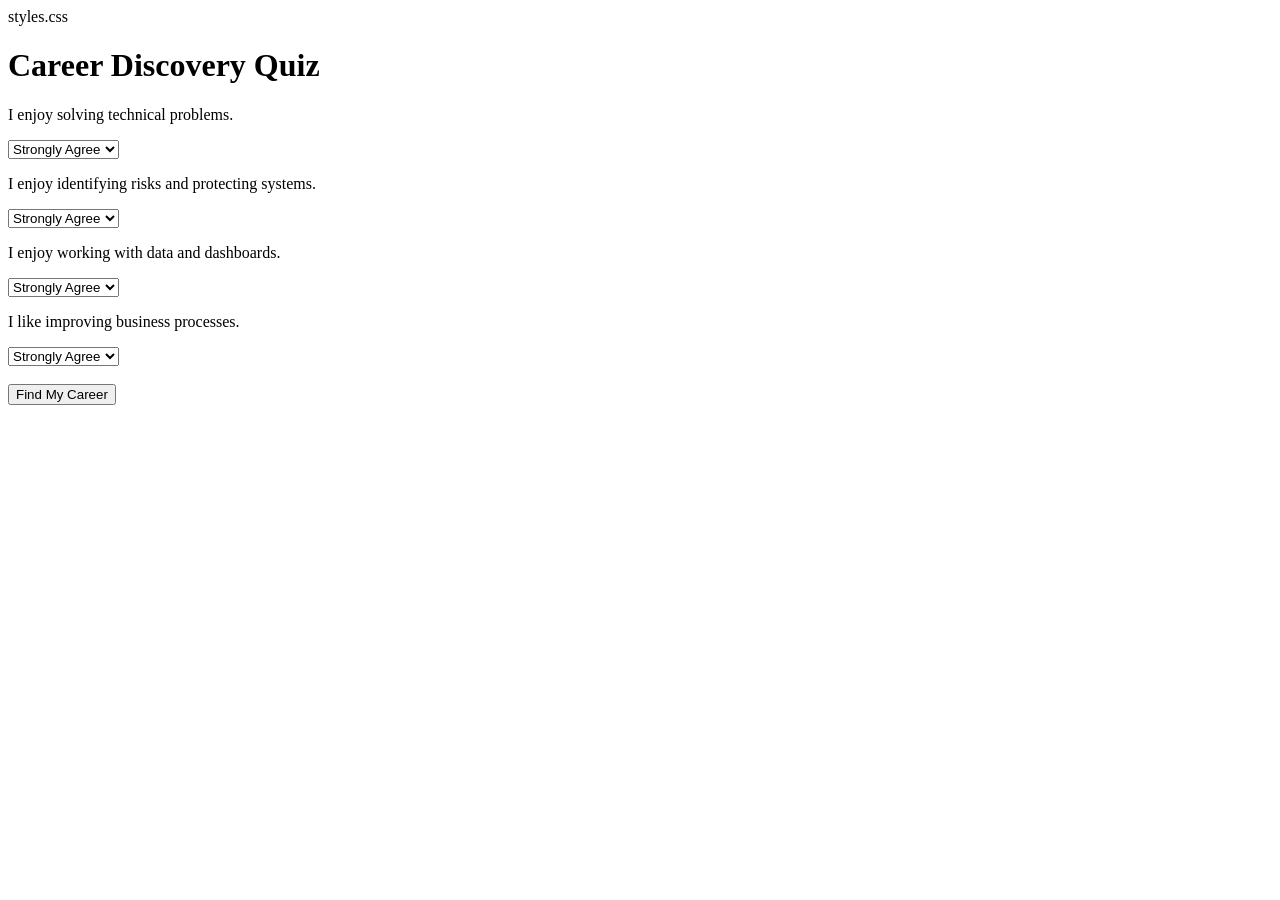
==== discover.html @ 0015fc50 "Co-authored-by: IsaacSushoreba <imsushi87@users.noreply.github.com> Co-authored-by: evananderson925 " ====
<!DOCTYPE html>
<html>
<head>
    <title>Discover Your Career</title>
    styles.css
</head>
<body>

<h1>Career Discovery Quiz</h1>

<form id="quiz">

<p>I enjoy solving technical problems.</p>
<select id="q1">
    <option value="developer">Strongly Agree</option>
    <option value="analyst">Neutral</option>
    <option value="erp">Disagree</option>
</select>

<p>I enjoy identifying risks and protecting systems.</p>
<select id="q2">
    <option value="cyber">Strongly Agree</option>
    <option value="developer">Neutral</option>
    <option value="erp">Disagree</option>
</select>

<p>I enjoy working with data and dashboards.</p>
<select id="q3">
    <option value="analyst">Strongly Agree</option>
    <option value="developer">Neutral</option>
    <option value="cyber">Disagree</option>
</select>

<p>I like improving business processes.</p>
<select id="q4">
    <option value="erp">Strongly Agree</option>
    <option value="analyst">Neutral</option>
    <option value="developer">Disagree</option>
</select>

<br><br>

<button type="button" onclick="calculateCareer()">
Find My Career
</button>

</form>

<h2 id="result"></h2>

<script>

function calculateCareer(){

let scores = {
cyber:0,
developer:0,
analyst:0,
erp:0
};

scores[document.getElementById("q1").value]++;
scores[document.getElementById("q2").value]++;
scores[document.getElementById("q3").value]++;
scores[document.getElementById("q4").value]++;

let winner = Object.keys(scores).reduce((a,b)=>
scores[a] > scores[b] ? a : b
);

const titles = {
cyber:"Cybersecurity Analyst",
developer:"Software Developer",
analyst:"Data Analyst",
erp:"ERP Consultant"
};

document.getElementById("result").innerHTML =
"Recommended Career: " + titles[winner];
}

</script>

</body>
</html>
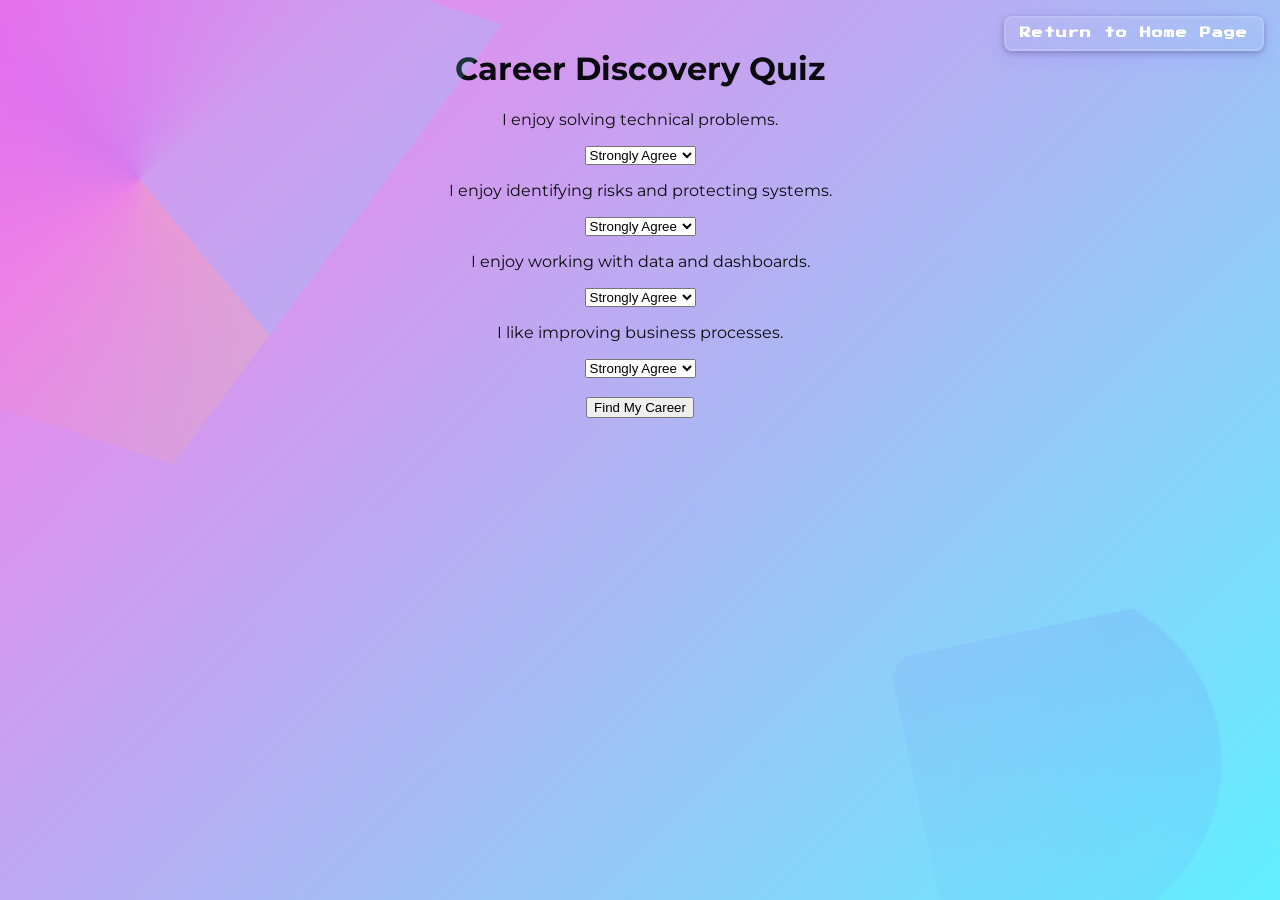
==== commit ce1af760: "big retro change Co-authored-by: IsaacSushoreba <imsushi87@users.noreply.github.com> Co-authored-by:" ====
--- a/discover.html
+++ b/discover.html
@@ -2,9 +2,11 @@
 <html>
 <head>
     <title>Discover Your Career</title>
-    styles.css
+    <link rel="stylesheet" href="styles.css">
 </head>
 <body>
+
+<p><a class="home-btn" href="index.html">Return to Home Page</a></p>
 
 <h1>Career Discovery Quiz</h1>
 
@@ -77,6 +79,40 @@
 
 document.getElementById("result").innerHTML =
 "Recommended Career: " + titles[winner];
+
+// remove existing modal if present
+const existing = document.querySelector('.modal-overlay');
+if(existing) existing.remove();
+
+// create modal overlay with just the career name and a learn-more link plus close button
+const overlay = document.createElement('div');
+overlay.className = 'modal-overlay';
+overlay.innerHTML = `
+    <div class="modal" role="dialog" aria-modal="true" aria-label="Career recommendation">
+        <button class="close-btn" aria-label="Close">✖</button>
+        <h2>${titles[winner]}</h2>
+        <a class="learn-more" href="explore.html?career=${winner}">Learn more!</a>
+    </div>
+`;
+// close when clicking outside modal
+overlay.addEventListener('click', (e) => {
+    if(e.target === overlay) overlay.remove();
+});
+
+document.body.appendChild(overlay);
+
+// close handlers: button and Escape key
+const closeBtn = overlay.querySelector('.close-btn');
+if(closeBtn){
+    closeBtn.addEventListener('click', () => overlay.remove());
+}
+const escHandler = (e) => {
+    if(e.key === 'Escape'){
+        overlay.remove();
+        window.removeEventListener('keydown', escHandler);
+    }
+};
+window.addEventListener('keydown', escHandler);
 }
 
 </script>
--- a/styles.css
+++ b/styles.css
@@ -0,0 +1,105 @@
+@import url('https://fonts.googleapis.com/css2?family=Press+Start+2P&family=Orbitron:wght@400;700&family=Montserrat:ital,wght@0,400;0,700;1,400&display=swap');
+
+:root{
+	--bg1:#ff77e9;
+	--bg2:#61f0ff;
+	--accent1:#ffef62;
+	--accent2:#7c3cff;
+	--muted:#0b0b0f;
+	--card:#fff;
+	--glass: rgba(255,255,255,0.06);
+}
+
+*{box-sizing:border-box}
+html,body{height:100%;}
+body{
+	margin:0;
+	padding:28px;
+	font-family: 'Montserrat', system-ui, -apple-system, 'Segoe UI', Roboto, 'Helvetica Neue', Arial;
+	color:var(--muted);
+	text-align:center;
+	background:
+		radial-gradient(1200px 600px at 10% 10%, rgba(255,119,233,0.18), transparent 10%),
+		radial-gradient(900px 400px at 90% 90%, rgba(97,240,255,0.12), transparent 12%),
+		linear-gradient(135deg, var(--bg1), var(--bg2));
+	overflow-x:hidden;
+}
+
+/* Big Memphis shapes behind content */
+body::before, body::after{
+	content:'';
+	position:fixed;
+	z-index:0;
+	pointer-events:none;
+}
+body::before{
+	width:520px;height:520px;left:-120px;top:-80px;
+	background:conic-gradient(from 120deg, #ffd86f, #ff62d7 25%, #7c3cff 48%, #61f0ff 75%);
+	transform:rotate(18deg) skewX(-8deg);
+	clip-path:polygon(0 0,100% 0,80% 100%,0% 100%);
+	opacity:0.18;
+}
+body::after{
+	width:420px;height:420px;right:-80px;bottom:-140px;
+	background:linear-gradient(45deg,#61f0ff,#7c3cff);
+	transform:rotate(-12deg) scale(1.05);
+	clip-path:circle(40% at 30% 30%);
+	opacity:0.12;
+}
+
+.hero{position:relative;z-index:2;margin-top:40px;padding:30px;border-radius:14px;}
+
+.cards{display:flex;justify-content:center;gap:22px;margin-top:32px;flex-wrap:wrap;z-index:2;}
+
+.card{
+	background:linear-gradient(180deg, rgba(255,255,255,0.98), rgba(255,255,255,0.92));
+	padding:26px;border-radius:12px;width:260px;text-decoration:none;color:var(--muted);
+	box-shadow: 8px 12px 26px rgba(12,12,16,0.12), inset 0 2px 0 rgba(255,255,255,0.6);
+	border:4px solid rgba(0,0,0,0.06);
+	transform:skewX(-6deg) rotate(-1deg);
+	transition: transform .28s ease, box-shadow .28s ease;
+}
+.card h2{font-family:'Orbitron',sans-serif;margin-top:6px;color:#1a0523;text-transform:uppercase;font-size:1.05rem}
+.card p{font-size:0.92rem;color:#2b2b2b}
+.card:hover{transform:translateY(-10px) skewX(-4deg) rotate(-0.5deg);box-shadow:12px 18px 40px rgba(10,10,15,0.18)}
+
+.accordion-btn{
+	width:86%;padding:14px;margin:12px auto;font-size:16px;cursor:pointer;
+	background:linear-gradient(90deg,#ff62d7,#61f0ff);color:#081122;border:none;border-radius:10px;
+	box-shadow:0 6px 14px rgba(0,0,0,0.12);font-family:'Orbitron',sans-serif;
+	position:relative;overflow:hidden;z-index:1;
+}
+.accordion-btn::after{content:'';position:absolute;left:-40%;top:0;width:40%;height:100%;background:rgba(255,255,255,0.12);transform:skewX(-18deg);transition:all .6s}
+.accordion-btn:hover::after{left:120%}
+
+.content{display:none;width:86%;margin:12px auto;background:linear-gradient(180deg,#ffffff,#fff9f7);padding:18px;border-radius:10px;border-top:4px solid var(--accent2)}
+
+.question{background:linear-gradient(90deg,#fff,#fff);padding:18px;margin:18px;border-radius:10px}
+
+textarea{width:86%;padding:12px;border-radius:8px;border:2px dashed rgba(10,10,10,0.06)}
+
+/* Home button: neon glass */
+.home-btn{
+	position:fixed;top:16px;right:16px;padding:10px 14px;border-radius:8px;background:linear-gradient(180deg,rgba(255,255,255,0.06),rgba(255,255,255,0.02));
+	color:#fff;border:2px solid rgba(255,255,255,0.14);z-index:1000;text-decoration:none;font-weight:700;
+	box-shadow:0 6px 18px rgba(124,60,255,0.12), 0 2px 6px rgba(0,0,0,0.25);
+	font-family:'Press Start 2P', monospace;font-size:11px; letter-spacing:1px;
+}
+.home-btn:hover{transform:translateY(-3px);box-shadow:0 10px 26px rgba(124,60,255,0.18)}
+
+/* Modal styles kept but slightly tuned to match theme */
+.modal-overlay{position:fixed;inset:0;background:rgba(5,5,8,0.56);display:flex;align-items:center;justify-content:center;z-index:2000}
+.modal{background:linear-gradient(135deg,#0b1020,#14121a);color:#e6fffb;padding:26px 32px;border-radius:10px;min-width:260px;max-width:92%;text-align:center;box-shadow:0 12px 40px rgba(0,0,0,0.6), 0 0 30px rgba(57,255,203,0.06);border:3px solid rgba(57,255,203,0.18);position:relative;font-family: 'Press Start 2P', monospace;animation: retro-pop 700ms cubic-bezier(.2,.9,.3,1)}
+.modal h2{margin:0 0 6px;font-size:1.1rem;color:#ff62d7;text-shadow:0 0 10px rgba(255,98,215,0.35), 0 0 20px rgba(0,229,255,0.12)}
+.modal .close-btn{position:absolute;top:8px;right:8px;width:30px;height:30px;border-radius:6px;border:2px solid rgba(255,255,255,0.12);background:linear-gradient(180deg,rgba(255,255,255,0.04),rgba(255,255,255,0.02));color:#fff;cursor:pointer;font-weight:700;line-height:1}
+.modal::after{content:'';position:absolute;inset:0;border-radius:8px;background:repeating-linear-gradient(180deg,rgba(255,255,255,0.02) 0px,rgba(255,255,255,0.02) 1px,transparent 1px,transparent 6px);pointer-events:none;mix-blend-mode:overlay;opacity:0.6}
+
+@keyframes retro-pop{0%{transform:scale(0.35) rotate(-18deg);opacity:0;filter:blur(6px)}60%{transform:scale(1.12) rotate(8deg);opacity:1;filter:blur(0)}85%{transform:scale(0.98) rotate(-3deg)}100%{transform:scale(1) rotate(0)}}
+
+/* responsive tweaks */
+@media (max-width:720px){
+	.card{width:92%;transform:none}
+	.accordion-btn{width:92%}
+	textarea{width:92%}
+	body{padding:16px}
+}
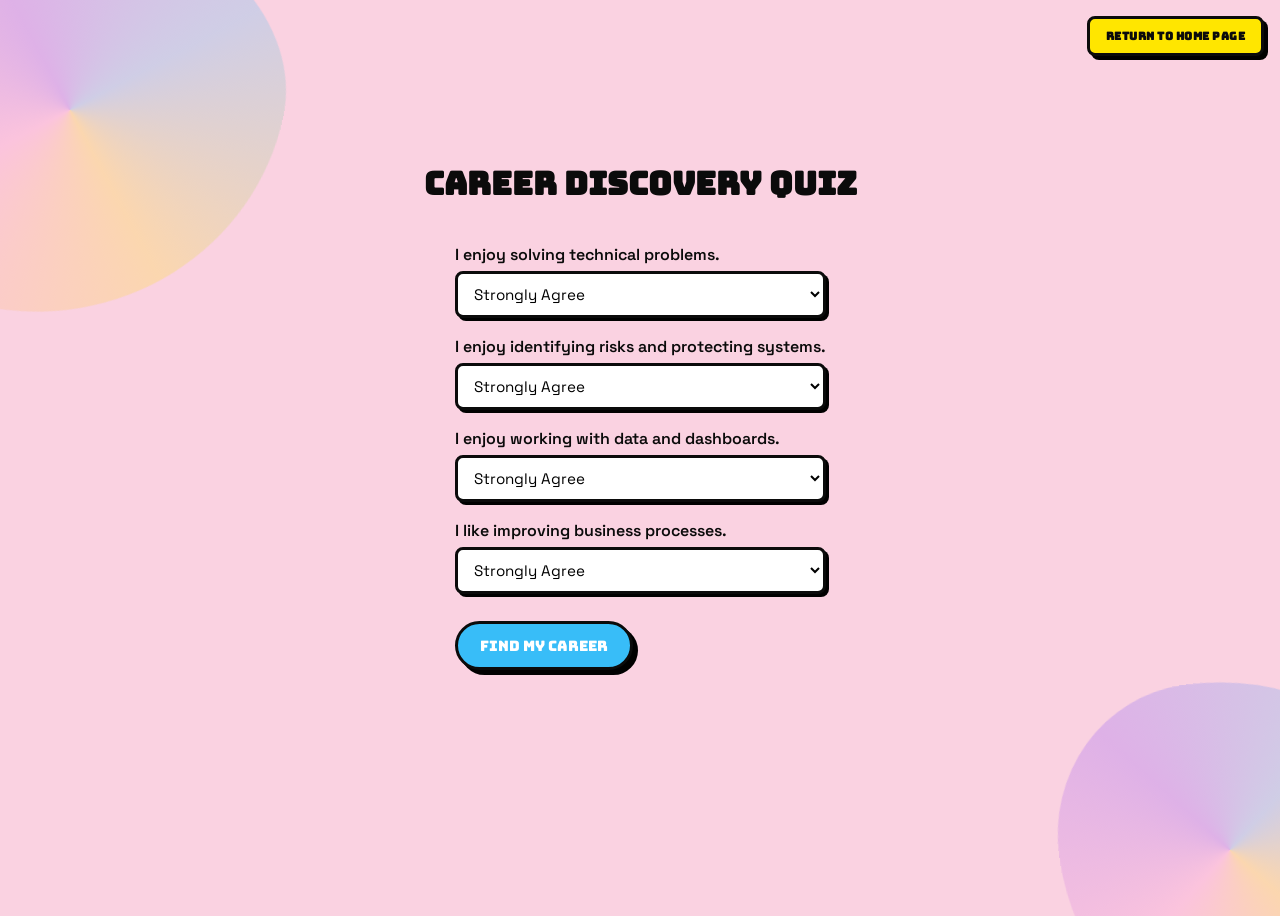
==== commit 9c9901df: "style almost done" ====
--- a/discover.html
+++ b/discover.html
@@ -8,6 +8,7 @@
 
 <p><a class="home-btn" href="index.html">Return to Home Page</a></p>
 
+<div class="home-center">
 <h1>Career Discovery Quiz</h1>
 
 <form id="quiz">
@@ -117,5 +118,7 @@
 
 </script>
 
+</div>
+
 </body>
 </html>
--- a/styles.css
+++ b/styles.css
@@ -1,105 +1,190 @@
-@import url('https://fonts.googleapis.com/css2?family=Press+Start+2P&family=Orbitron:wght@400;700&family=Montserrat:ital,wght@0,400;0,700;1,400&display=swap');
+@import url('https://fonts.googleapis.com/css2?family=Bungee&family=Sacramento&family=Space+Grotesk:wght@400;500;600;700&display=swap');
 
 :root{
-	--bg1:#ff77e9;
-	--bg2:#61f0ff;
-	--accent1:#ffef62;
-	--accent2:#7c3cff;
-	--muted:#0b0b0f;
-	--card:#fff;
-	--glass: rgba(255,255,255,0.06);
+	--y2k-pink:#FAD2E1;
+	--y2k-lav:#E2C2FF;
+	--y2k-yellow:#FFE600;
+	--y2k-cyan:#38BDF8;
+	--ink:#0b0b0b;
 }
 
 *{box-sizing:border-box}
 html,body{height:100%;}
 body{
 	margin:0;
-	padding:28px;
-	font-family: 'Montserrat', system-ui, -apple-system, 'Segoe UI', Roboto, 'Helvetica Neue', Arial;
-	color:var(--muted);
+	padding:0;
+	font-family:'Space Grotesk', system-ui, -apple-system, 'Segoe UI', Roboto, Arial;
+	color:var(--ink);
 	text-align:center;
-	background:
-		radial-gradient(1200px 600px at 10% 10%, rgba(255,119,233,0.18), transparent 10%),
-		radial-gradient(900px 400px at 90% 90%, rgba(97,240,255,0.12), transparent 12%),
-		linear-gradient(135deg, var(--bg1), var(--bg2));
+	background:var(--y2k-pink);
 	overflow-x:hidden;
 }
 
-/* Big Memphis shapes behind content */
+/* soft Memphis blobs behind content */
 body::before, body::after{
 	content:'';
 	position:fixed;
 	z-index:0;
 	pointer-events:none;
+	border-radius:43% 57% 61% 39% / 45% 41% 59% 55%;
+	background:conic-gradient(from 140deg, var(--y2k-yellow), #ff8fd0 25%, #7c3cff 50%, var(--y2k-cyan) 75%, var(--y2k-yellow) 100%);
+	opacity:0.22;
 }
-body::before{
-	width:520px;height:520px;left:-120px;top:-80px;
-	background:conic-gradient(from 120deg, #ffd86f, #ff62d7 25%, #7c3cff 48%, #61f0ff 75%);
-	transform:rotate(18deg) skewX(-8deg);
-	clip-path:polygon(0 0,100% 0,80% 100%,0% 100%);
-	opacity:0.18;
+body::before{ width:420px;height:420px;left:-140px;top:-100px;transform:rotate(12deg); }
+body::after{ width:340px;height:340px;right:-120px;bottom:-120px;transform:rotate(-8deg); }
+
+/* Retro browser-style top bar, used on every page */
+.topbar{
+	position:relative;z-index:30;
+	background:linear-gradient(90deg,var(--y2k-pink),var(--y2k-lav));
+	border-bottom:3px solid var(--ink);
+	padding:12px 20px;
+	display:flex;align-items:center;gap:10px;
 }
-body::after{
-	width:420px;height:420px;right:-80px;bottom:-140px;
-	background:linear-gradient(45deg,#61f0ff,#7c3cff);
-	transform:rotate(-12deg) scale(1.05);
-	clip-path:circle(40% at 30% 30%);
-	opacity:0.12;
+.topbar .win-dot{width:12px;height:12px;border-radius:999px;border:2px solid var(--ink);}
+.topbar .win-dot.red{background:#ff5f56}
+.topbar .win-dot.yellow{background:#ffbd2e}
+.topbar .win-dot.green{background:#27c93f}
+
+.hero{position:relative;z-index:2;margin:48px auto 0;padding:0 20px;max-width:900px;}
+.hero h1{
+	font-family:'Bungee', Impact, sans-serif;
+	font-size:clamp(2rem,5vw,3.4rem);
+	line-height:1.05;
+	margin:0 0 10px;
+	-webkit-text-stroke:1.5px var(--ink);
+}
+.hero p{font-size:1.05rem;max-width:520px;margin:0 auto}
+
+h1{font-family:'Bungee', Impact, sans-serif;text-transform:none;}
+
+.cards{display:flex;justify-content:center;gap:22px;margin:36px auto 60px;flex-wrap:nowrap;z-index:2;position:relative;max-width:1100px;padding:0 20px;}
+
+.home-center{
+	position:relative;z-index:2;
+	min-height:calc(100vh - 56px);
+	display:flex;flex-direction:column;
+	align-items:center;justify-content:center;
+	text-align:center;
+}
+.home-center .hero{margin-top:0}
+
+.card{
+	background:#fff;
+	padding:32px;border-radius:10px;width:310px;flex:1 1 310px;text-decoration:none;color:var(--ink);
+	border:3px solid var(--ink);
+	box-shadow:5px 5px 0 0 rgba(0,0,0,1);
+	transform:rotate(-1deg);
+	transition:transform .18s ease, box-shadow .18s ease;
+	text-align:center;
+}
+.card:nth-child(2){transform:rotate(1deg)}
+.card:nth-child(3){transform:rotate(-0.5deg)}
+.card h2{font-family:'Bungee',sans-serif;margin-top:8px;color:var(--ink);font-size:1.4rem}
+.card p{font-size:1.05rem;color:#2b2b2b;line-height:1.4}
+.card:hover{transform:translate(-3px,-3px) rotate(0deg);box-shadow:8px 8px 0 0 rgba(0,0,0,1)}
+.card:active{transform:translate(1px,1px);box-shadow:2px 2px 0 0 rgba(0,0,0,1)}
+
+.accordion{max-width:640px;margin:0 auto;padding:0 20px 60px;position:relative;z-index:2;}
+
+.accordion-btn{
+	width:100%;padding:16px 18px;margin:14px 0 0;font-size:16px;cursor:pointer;
+	background:#fff;color:var(--ink);border:3px solid var(--ink);border-radius:10px;
+	box-shadow:5px 5px 0 0 rgba(0,0,0,1);font-family:'Bungee',sans-serif;font-size:0.95rem;
+	position:relative;text-align:left;transition:transform .15s ease, box-shadow .15s ease, background .15s ease;
+}
+.accordion-btn:hover{transform:translate(-2px,-2px);box-shadow:7px 7px 0 0 rgba(0,0,0,1);background:var(--y2k-yellow)}
+.accordion-btn:active{transform:translate(1px,1px);box-shadow:2px 2px 0 0 rgba(0,0,0,1)}
+
+.content{
+	display:none;text-align:left;margin:0 0 4px;
+	background:#fff;padding:20px;border-radius:0 0 10px 10px;
+	border:3px solid var(--ink);border-top:none;
+}
+.content p{margin:8px 0;font-size:0.95rem}
+.content strong{font-family:'Space Grotesk';font-weight:700;color:#7c3cff}
+
+.question{
+	background:#fff;padding:20px;margin:18px auto;border-radius:10px;
+	border:3px solid var(--ink);box-shadow:5px 5px 0 0 rgba(0,0,0,1);
+	max-width:640px;text-align:left;
+}
+.question h3{font-family:'Space Grotesk';font-weight:700;font-size:1rem;margin:0 0 12px}
+
+textarea{
+	width:100%;padding:12px;border-radius:8px;border:2px solid var(--ink);
+	font-family:'Space Grotesk';font-size:0.95rem;resize:vertical;
+}
+textarea:focus{outline:3px solid var(--y2k-cyan);outline-offset:1px}
+
+#quiz{max-width:560px;margin:0 auto;padding:0 20px;position:relative;z-index:2;text-align:left}
+#quiz p{font-weight:600;margin:18px 0 6px}
+select{
+	width:100%;padding:10px 12px;border-radius:8px;border:3px solid var(--ink);
+	font-family:'Space Grotesk';font-size:0.95rem;background:#fff;
+	box-shadow:3px 3px 0 0 rgba(0,0,0,1);
 }
 
-.hero{position:relative;z-index:2;margin-top:40px;padding:30px;border-radius:14px;}
+#quiz button, #careerSelect{margin-top:6px}
 
-.cards{display:flex;justify-content:center;gap:22px;margin-top:32px;flex-wrap:wrap;z-index:2;}
+#quiz button[type="button"]{
+	font-family:'Bungee',sans-serif;font-size:0.9rem;
+	background:var(--y2k-cyan);color:#fff;border:3px solid var(--ink);
+	padding:12px 22px;border-radius:999px;cursor:pointer;
+	box-shadow:5px 5px 0 0 rgba(0,0,0,1);transition:transform .15s ease, box-shadow .15s ease;
+}
+#quiz button[type="button"]:hover{transform:translate(-2px,-2px);box-shadow:7px 7px 0 0 rgba(0,0,0,1)}
+#quiz button[type="button"]:active{transform:translate(1px,1px);box-shadow:2px 2px 0 0 rgba(0,0,0,1)}
 
-.card{
-	background:linear-gradient(180deg, rgba(255,255,255,0.98), rgba(255,255,255,0.92));
-	padding:26px;border-radius:12px;width:260px;text-decoration:none;color:var(--muted);
-	box-shadow: 8px 12px 26px rgba(12,12,16,0.12), inset 0 2px 0 rgba(255,255,255,0.6);
-	border:4px solid rgba(0,0,0,0.06);
-	transform:skewX(-6deg) rotate(-1deg);
-	transition: transform .28s ease, box-shadow .28s ease;
+#result{font-family:'Bungee',sans-serif;font-size:1.1rem;margin:26px 0 40px;position:relative;z-index:2}
+
+#careerSelect{
+	display:block;margin:24px auto 30px;padding:12px 16px;max-width:320px;
+	border:3px solid var(--ink);border-radius:8px;font-family:'Space Grotesk';font-size:0.95rem;
+	box-shadow:5px 5px 0 0 rgba(0,0,0,1);position:relative;z-index:2;
 }
-.card h2{font-family:'Orbitron',sans-serif;margin-top:6px;color:#1a0523;text-transform:uppercase;font-size:1.05rem}
-.card p{font-size:0.92rem;color:#2b2b2b}
-.card:hover{transform:translateY(-10px) skewX(-4deg) rotate(-0.5deg);box-shadow:12px 18px 40px rgba(10,10,15,0.18)}
 
-.accordion-btn{
-	width:86%;padding:14px;margin:12px auto;font-size:16px;cursor:pointer;
-	background:linear-gradient(90deg,#ff62d7,#61f0ff);color:#081122;border:none;border-radius:10px;
-	box-shadow:0 6px 14px rgba(0,0,0,0.12);font-family:'Orbitron',sans-serif;
-	position:relative;overflow:hidden;z-index:1;
+#questions{padding-bottom:50px;position:relative;z-index:2}
+
+/* Home button */
+.home-btn{
+	position:fixed;top:16px;right:16px;padding:10px 16px;border-radius:8px;
+	background:var(--y2k-yellow);color:var(--ink);border:3px solid var(--ink);z-index:1000;
+	text-decoration:none;font-weight:700;box-shadow:4px 4px 0 0 rgba(0,0,0,1);
+	font-family:'Bungee', sans-serif;font-size:11px;letter-spacing:0.5px;
+	transition:transform .15s ease, box-shadow .15s ease;
 }
-.accordion-btn::after{content:'';position:absolute;left:-40%;top:0;width:40%;height:100%;background:rgba(255,255,255,0.12);transform:skewX(-18deg);transition:all .6s}
-.accordion-btn:hover::after{left:120%}
+.home-btn:hover{transform:translate(-2px,-2px);box-shadow:6px 6px 0 0 rgba(0,0,0,1)}
+.home-btn:active{transform:translate(1px,1px);box-shadow:2px 2px 0 0 rgba(0,0,0,1)}
 
-.content{display:none;width:86%;margin:12px auto;background:linear-gradient(180deg,#ffffff,#fff9f7);padding:18px;border-radius:10px;border-top:4px solid var(--accent2)}
+a{color:#7c3cff}
 
-.question{background:linear-gradient(90deg,#fff,#fff);padding:18px;margin:18px;border-radius:10px}
+/* Modal styles, tuned to match theme */
+.modal-overlay{position:fixed;inset:0;background:rgba(5,5,8,0.56);display:flex;align-items:center;justify-content:center;z-index:2000}
+.modal{
+	background:#fff;color:var(--ink);padding:30px 34px;border-radius:12px;min-width:260px;max-width:92%;
+	text-align:center;border:3px solid var(--ink);box-shadow:8px 8px 0 0 rgba(0,0,0,1);
+	position:relative;font-family:'Space Grotesk';animation:pop 420ms cubic-bezier(.2,.9,.3,1)
+}
+.modal h2{margin:0 0 14px;font-family:'Bungee',sans-serif;font-size:1.15rem;color:#7c3cff}
+.modal .learn-more{
+	display:inline-block;margin-top:6px;padding:10px 20px;border-radius:999px;
+	background:var(--y2k-cyan);color:#fff;font-weight:700;text-decoration:none;
+	border:3px solid var(--ink);box-shadow:4px 4px 0 0 rgba(0,0,0,1);
+	transition:transform .15s ease, box-shadow .15s ease;
+}
+.modal .learn-more:hover{transform:translate(-2px,-2px);box-shadow:6px 6px 0 0 rgba(0,0,0,1)}
+.modal .close-btn{
+	position:absolute;top:10px;right:10px;width:30px;height:30px;border-radius:6px;
+	border:2px solid var(--ink);background:#fff;color:var(--ink);cursor:pointer;font-weight:700;line-height:1;
+}
 
-textarea{width:86%;padding:12px;border-radius:8px;border:2px dashed rgba(10,10,10,0.06)}
-
-/* Home button: neon glass */
-.home-btn{
-	position:fixed;top:16px;right:16px;padding:10px 14px;border-radius:8px;background:linear-gradient(180deg,rgba(255,255,255,0.06),rgba(255,255,255,0.02));
-	color:#fff;border:2px solid rgba(255,255,255,0.14);z-index:1000;text-decoration:none;font-weight:700;
-	box-shadow:0 6px 18px rgba(124,60,255,0.12), 0 2px 6px rgba(0,0,0,0.25);
-	font-family:'Press Start 2P', monospace;font-size:11px; letter-spacing:1px;
-}
-.home-btn:hover{transform:translateY(-3px);box-shadow:0 10px 26px rgba(124,60,255,0.18)}
-
-/* Modal styles kept but slightly tuned to match theme */
-.modal-overlay{position:fixed;inset:0;background:rgba(5,5,8,0.56);display:flex;align-items:center;justify-content:center;z-index:2000}
-.modal{background:linear-gradient(135deg,#0b1020,#14121a);color:#e6fffb;padding:26px 32px;border-radius:10px;min-width:260px;max-width:92%;text-align:center;box-shadow:0 12px 40px rgba(0,0,0,0.6), 0 0 30px rgba(57,255,203,0.06);border:3px solid rgba(57,255,203,0.18);position:relative;font-family: 'Press Start 2P', monospace;animation: retro-pop 700ms cubic-bezier(.2,.9,.3,1)}
-.modal h2{margin:0 0 6px;font-size:1.1rem;color:#ff62d7;text-shadow:0 0 10px rgba(255,98,215,0.35), 0 0 20px rgba(0,229,255,0.12)}
-.modal .close-btn{position:absolute;top:8px;right:8px;width:30px;height:30px;border-radius:6px;border:2px solid rgba(255,255,255,0.12);background:linear-gradient(180deg,rgba(255,255,255,0.04),rgba(255,255,255,0.02));color:#fff;cursor:pointer;font-weight:700;line-height:1}
-.modal::after{content:'';position:absolute;inset:0;border-radius:8px;background:repeating-linear-gradient(180deg,rgba(255,255,255,0.02) 0px,rgba(255,255,255,0.02) 1px,transparent 1px,transparent 6px);pointer-events:none;mix-blend-mode:overlay;opacity:0.6}
-
-@keyframes retro-pop{0%{transform:scale(0.35) rotate(-18deg);opacity:0;filter:blur(6px)}60%{transform:scale(1.12) rotate(8deg);opacity:1;filter:blur(0)}85%{transform:scale(0.98) rotate(-3deg)}100%{transform:scale(1) rotate(0)}}
+@keyframes pop{0%{transform:scale(0.5) rotate(-6deg);opacity:0}70%{transform:scale(1.04) rotate(2deg)}100%{transform:scale(1) rotate(0)}}
 
 /* responsive tweaks */
 @media (max-width:720px){
-	.card{width:92%;transform:none}
-	.accordion-btn{width:92%}
-	textarea{width:92%}
-	body{padding:16px}
-}
+	.cards{flex-wrap:wrap}
+	.card{width:92%;flex:1 1 92%}
+	.topbar{padding:10px 14px}
+	.home-btn{top:10px;right:10px;padding:8px 12px;font-size:10px}
+}
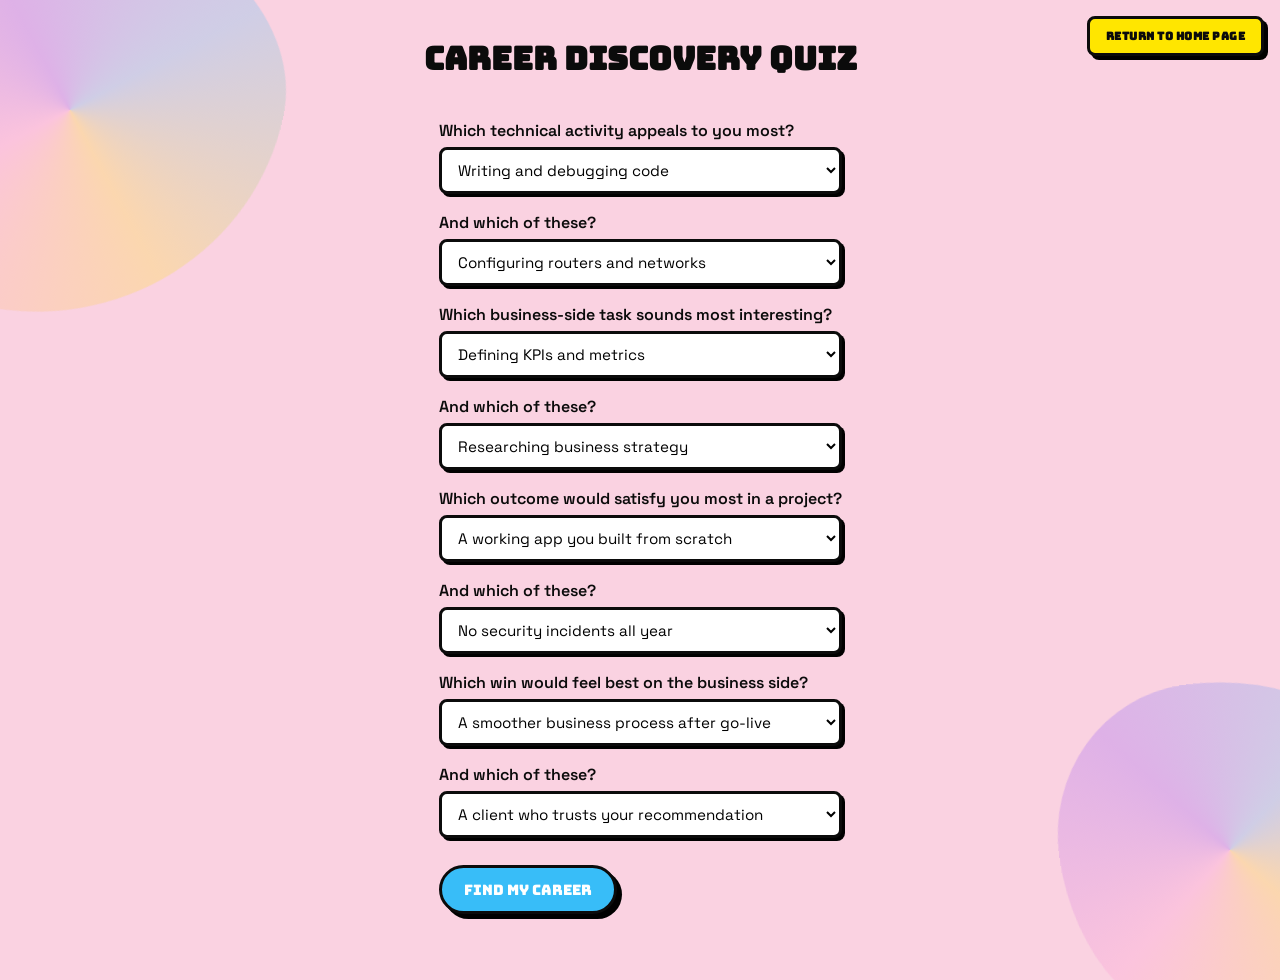
==== commit 994f508f: "Data dawgs Update at 4:21pm on wednesday" ====
--- a/discover.html
+++ b/discover.html
@@ -13,32 +13,68 @@
 
 <form id="quiz">
 
-<p>I enjoy solving technical problems.</p>
+<p>Which technical activity appeals to you most?</p>
 <select id="q1">
-    <option value="developer">Strongly Agree</option>
-    <option value="analyst">Neutral</option>
-    <option value="erp">Disagree</option>
+    <option value="developer">Writing and debugging code</option>
+    <option value="cyber">Investigating security threats</option>
+    <option value="cloud">Configuring cloud servers</option>
+    <option value="dba">Designing database structures</option>
 </select>
 
-<p>I enjoy identifying risks and protecting systems.</p>
+<p>And which of these?</p>
 <select id="q2">
-    <option value="cyber">Strongly Agree</option>
-    <option value="developer">Neutral</option>
-    <option value="erp">Disagree</option>
+    <option value="netadmin">Configuring routers and networks</option>
+    <option value="qa">Finding and documenting bugs</option>
+    <option value="ux">Designing user interfaces</option>
+    <option value="analyst">Building data dashboards</option>
 </select>
 
-<p>I enjoy working with data and dashboards.</p>
+<p>Which business-side task sounds most interesting?</p>
 <select id="q3">
-    <option value="analyst">Strongly Agree</option>
-    <option value="developer">Neutral</option>
-    <option value="cyber">Disagree</option>
+    <option value="bizanalytics">Defining KPIs and metrics</option>
+    <option value="erp">Configuring ERP systems</option>
+    <option value="itconsult">Advising clients on technology</option>
+    <option value="itba">Gathering business requirements</option>
 </select>
 
-<p>I like improving business processes.</p>
+<p>And which of these?</p>
 <select id="q4">
-    <option value="erp">Strongly Agree</option>
-    <option value="analyst">Neutral</option>
-    <option value="developer">Disagree</option>
+    <option value="mgmtconsult">Researching business strategy</option>
+    <option value="pm">Managing project timelines</option>
+    <option value="program">Coordinating multiple projects</option>
+    <option value="sysanalyst">Mapping business processes to systems</option>
+</select>
+
+<p>Which outcome would satisfy you most in a project?</p>
+<select id="q5">
+    <option value="developer">A working app you built from scratch</option>
+    <option value="qa">Zero bugs reaching production</option>
+    <option value="ux">Users saying the product was easy to use</option>
+    <option value="dba">A database that never goes down</option>
+</select>
+
+<p>And which of these?</p>
+<select id="q6">
+    <option value="cyber">No security incidents all year</option>
+    <option value="cloud">Infrastructure that scales smoothly</option>
+    <option value="netadmin">A network with zero downtime</option>
+    <option value="analyst">A dashboard leadership actually uses</option>
+</select>
+
+<p>Which win would feel best on the business side?</p>
+<select id="q7">
+    <option value="erp">A smoother business process after go-live</option>
+    <option value="itba">Requirements everyone agreed on</option>
+    <option value="sysanalyst">A system that finally talks to another system</option>
+    <option value="bizanalytics">A KPI that moved in the right direction</option>
+</select>
+
+<p>And which of these?</p>
+<select id="q8">
+    <option value="itconsult">A client who trusts your recommendation</option>
+    <option value="mgmtconsult">A strategy the executives adopt</option>
+    <option value="pm">A project delivered on time and budget</option>
+    <option value="program">Multiple teams hitting a shared goal</option>
 </select>
 
 <br><br>
@@ -59,13 +95,29 @@
 cyber:0,
 developer:0,
 analyst:0,
-erp:0
+erp:0,
+cloud:0,
+dba:0,
+netadmin:0,
+qa:0,
+ux:0,
+bizanalytics:0,
+itconsult:0,
+itba:0,
+mgmtconsult:0,
+pm:0,
+program:0,
+sysanalyst:0
 };
 
 scores[document.getElementById("q1").value]++;
 scores[document.getElementById("q2").value]++;
 scores[document.getElementById("q3").value]++;
 scores[document.getElementById("q4").value]++;
+scores[document.getElementById("q5").value]++;
+scores[document.getElementById("q6").value]++;
+scores[document.getElementById("q7").value]++;
+scores[document.getElementById("q8").value]++;
 
 let winner = Object.keys(scores).reduce((a,b)=>
 scores[a] > scores[b] ? a : b
@@ -73,9 +125,21 @@
 
 const titles = {
 cyber:"Cybersecurity Analyst",
-developer:"Software Developer",
+developer:"Software/App Developer",
 analyst:"Data Analyst",
-erp:"ERP Consultant"
+erp:"ERP/Systems Consultant",
+cloud:"Cloud Infrastructure",
+dba:"Database Administrator",
+netadmin:"Network Administrator",
+qa:"Quality Assurance / Testing Technician",
+ux:"User Experience Designer",
+bizanalytics:"Business Analytics",
+itconsult:"IT Consultant",
+itba:"IT Business Analyst",
+mgmtconsult:"Management Consultant",
+pm:"Project Manager",
+program:"Program Manager",
+sysanalyst:"Systems Analyst"
 };
 
 document.getElementById("result").innerHTML =
--- a/styles.css
+++ b/styles.css
@@ -86,6 +86,12 @@
 .card:active{transform:translate(1px,1px);box-shadow:2px 2px 0 0 rgba(0,0,0,1)}
 
 .accordion{max-width:640px;margin:0 auto;padding:0 20px 60px;position:relative;z-index:2;}
+
+.section-label{
+	font-family:'Bungee',sans-serif;font-size:1rem;text-align:left;
+	margin:34px 0 4px;color:#7c3cff;
+}
+.section-label:first-of-type{margin-top:14px}
 
 .accordion-btn{
 	width:100%;padding:16px 18px;margin:14px 0 0;font-size:16px;cursor:pointer;
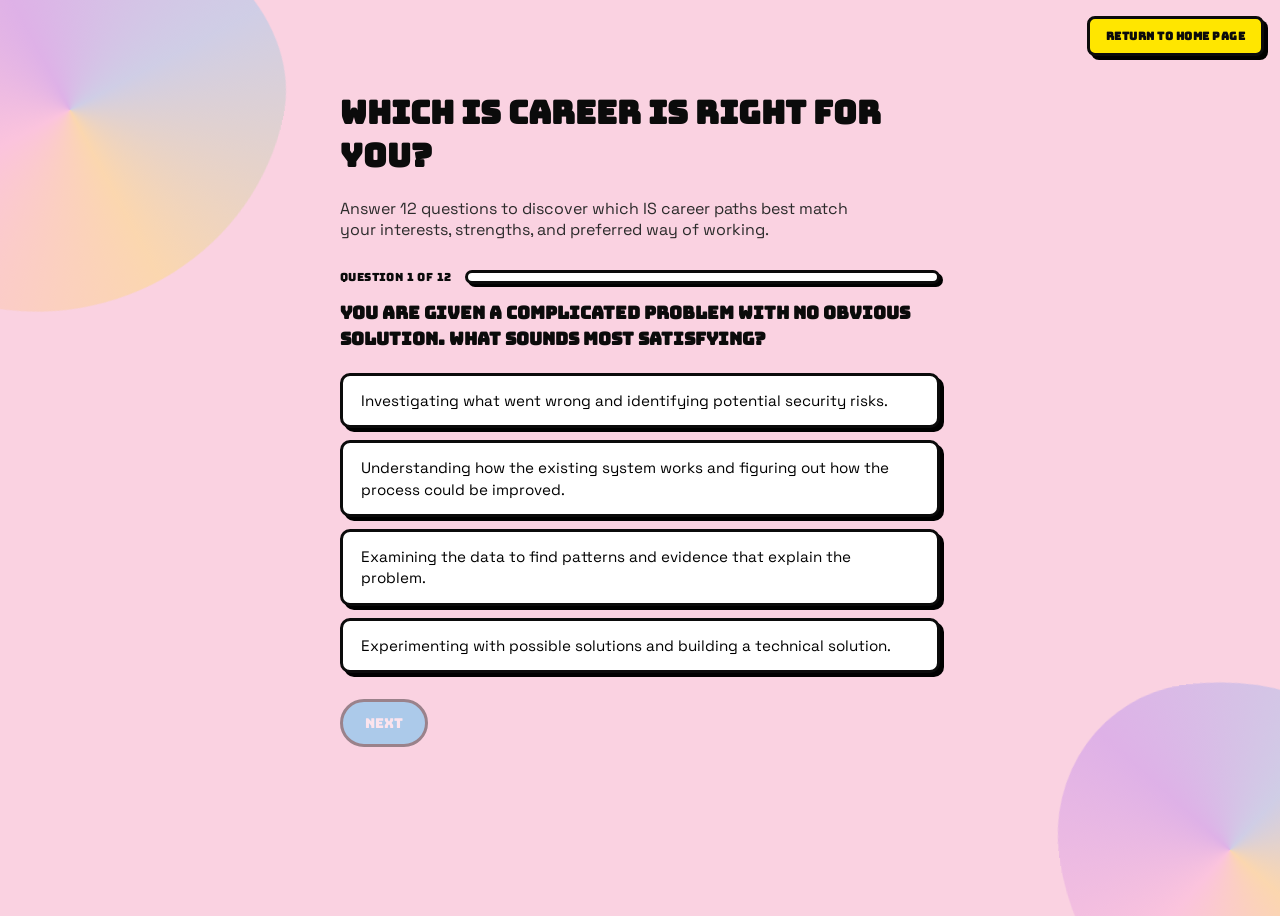
==== commit a9015192: "Discover your Career The Quiz in the discover section works great!" ====
--- a/discover.html
+++ b/discover.html
@@ -9,180 +9,420 @@
 <p><a class="home-btn" href="index.html">Return to Home Page</a></p>
 
 <div class="home-center">
-<h1>Career Discovery Quiz</h1>
-
-<form id="quiz">
-
-<p>Which technical activity appeals to you most?</p>
-<select id="q1">
-    <option value="developer">Writing and debugging code</option>
-    <option value="cyber">Investigating security threats</option>
-    <option value="cloud">Configuring cloud servers</option>
-    <option value="dba">Designing database structures</option>
-</select>
-
-<p>And which of these?</p>
-<select id="q2">
-    <option value="netadmin">Configuring routers and networks</option>
-    <option value="qa">Finding and documenting bugs</option>
-    <option value="ux">Designing user interfaces</option>
-    <option value="analyst">Building data dashboards</option>
-</select>
-
-<p>Which business-side task sounds most interesting?</p>
-<select id="q3">
-    <option value="bizanalytics">Defining KPIs and metrics</option>
-    <option value="erp">Configuring ERP systems</option>
-    <option value="itconsult">Advising clients on technology</option>
-    <option value="itba">Gathering business requirements</option>
-</select>
-
-<p>And which of these?</p>
-<select id="q4">
-    <option value="mgmtconsult">Researching business strategy</option>
-    <option value="pm">Managing project timelines</option>
-    <option value="program">Coordinating multiple projects</option>
-    <option value="sysanalyst">Mapping business processes to systems</option>
-</select>
-
-<p>Which outcome would satisfy you most in a project?</p>
-<select id="q5">
-    <option value="developer">A working app you built from scratch</option>
-    <option value="qa">Zero bugs reaching production</option>
-    <option value="ux">Users saying the product was easy to use</option>
-    <option value="dba">A database that never goes down</option>
-</select>
-
-<p>And which of these?</p>
-<select id="q6">
-    <option value="cyber">No security incidents all year</option>
-    <option value="cloud">Infrastructure that scales smoothly</option>
-    <option value="netadmin">A network with zero downtime</option>
-    <option value="analyst">A dashboard leadership actually uses</option>
-</select>
-
-<p>Which win would feel best on the business side?</p>
-<select id="q7">
-    <option value="erp">A smoother business process after go-live</option>
-    <option value="itba">Requirements everyone agreed on</option>
-    <option value="sysanalyst">A system that finally talks to another system</option>
-    <option value="bizanalytics">A KPI that moved in the right direction</option>
-</select>
-
-<p>And which of these?</p>
-<select id="q8">
-    <option value="itconsult">A client who trusts your recommendation</option>
-    <option value="mgmtconsult">A strategy the executives adopt</option>
-    <option value="pm">A project delivered on time and budget</option>
-    <option value="program">Multiple teams hitting a shared goal</option>
-</select>
-
-<br><br>
-
-<button type="button" onclick="calculateCareer()">
-Find My Career
-</button>
-
-</form>
-
-<h2 id="result"></h2>
+<div class="quiz-wrap">
+
+<h1 id="pageTitle">Which IS Career Is Right for You?</h1>
+<p class="quiz-subtitle" id="pageSubtitle">Answer 12 questions to discover which IS career paths best match your interests, strengths, and preferred way of working.</p>
+
+<div id="quizView">
+
+    <div class="quiz-meta">
+        <span id="qCounter">Question 1 of 12</span>
+        <div class="progress-track"><div id="progressFill" class="progress-fill"></div></div>
+    </div>
+
+    <h2 id="questionText" class="question-text"></h2>
+
+    <div id="answerList" class="answer-list"></div>
+
+    <div class="quiz-nav">
+        <button id="backBtn" type="button" class="nav-btn secondary">Back</button>
+        <button id="nextBtn" type="button" class="nav-btn primary" disabled>Next</button>
+    </div>
+
+</div>
+
+<div id="resultsView" style="display:none;">
+
+    <h2 class="results-heading">Your Best Career Match</h2>
+    <div id="bestMatchWrap"></div>
+
+    <h3 class="ranking-heading">Your Career Ranking</h3>
+    <ol id="rankingList" class="ranking-list"></ol>
+
+    <div class="results-actions">
+        <button id="restartBtn" type="button" class="nav-btn secondary">Restart Assessment</button>
+    </div>
+
+</div>
+
+</div>
+</div>
 
 <script>
 
-function calculateCareer(){
-
-let scores = {
-cyber:0,
-developer:0,
-analyst:0,
-erp:0,
-cloud:0,
-dba:0,
-netadmin:0,
-qa:0,
-ux:0,
-bizanalytics:0,
-itconsult:0,
-itba:0,
-mgmtconsult:0,
-pm:0,
-program:0,
-sysanalyst:0
+/* ---------------------------------------------------------------
+   SCORING DATA — kept fully separate from the UI so it can be
+   edited independently. Careers are referenced by short keys that
+   match the accordion order in explore.html / script.js.
+---------------------------------------------------------------- */
+
+const CAREER_KEYS = [
+    "cloud","cyber","dba","netadmin","qa","developer","ux",
+    "bizanalytics","analyst","erp","itba","itconsult",
+    "mgmtconsult","program","pm","sysanalyst"
+];
+
+const CAREER_TITLES = {
+    cloud:"Cloud Infrastructure",
+    cyber:"Cybersecurity Analyst",
+    dba:"Database Administrator",
+    netadmin:"Network Administrator",
+    qa:"Quality Assurance / Testing Technician",
+    developer:"Software/App Developer",
+    ux:"User Experience Designer",
+    bizanalytics:"Business Analytics",
+    analyst:"Data Analyst",
+    erp:"ERP/Systems Consultant",
+    itba:"IT Business Analyst",
+    itconsult:"IT Consultant",
+    mgmtconsult:"Management Consultant",
+    program:"Program Manager",
+    pm:"Project Manager",
+    sysanalyst:"Systems Analyst"
 };
 
-scores[document.getElementById("q1").value]++;
-scores[document.getElementById("q2").value]++;
-scores[document.getElementById("q3").value]++;
-scores[document.getElementById("q4").value]++;
-scores[document.getElementById("q5").value]++;
-scores[document.getElementById("q6").value]++;
-scores[document.getElementById("q7").value]++;
-scores[document.getElementById("q8").value]++;
-
-let winner = Object.keys(scores).reduce((a,b)=>
-scores[a] > scores[b] ? a : b
-);
-
-const titles = {
-cyber:"Cybersecurity Analyst",
-developer:"Software/App Developer",
-analyst:"Data Analyst",
-erp:"ERP/Systems Consultant",
-cloud:"Cloud Infrastructure",
-dba:"Database Administrator",
-netadmin:"Network Administrator",
-qa:"Quality Assurance / Testing Technician",
-ux:"User Experience Designer",
-bizanalytics:"Business Analytics",
-itconsult:"IT Consultant",
-itba:"IT Business Analyst",
-mgmtconsult:"Management Consultant",
-pm:"Project Manager",
-program:"Program Manager",
-sysanalyst:"Systems Analyst"
+const CAREER_EXPLANATIONS = {
+    cyber:"Your answers suggest that you enjoy investigating complex problems, thinking about potential risks, and understanding how technology can be protected. You may enjoy work that requires curiosity, attention to detail, and analytical problem-solving.",
+    developer:"Your answers suggest you're energized by building things - turning an idea into a working piece of software through writing, testing, and refining code. You likely enjoy hands-on problem-solving and seeing your work come to life as something people can actually use.",
+    analyst:"Your answers suggest you enjoy digging into data to uncover patterns and insights that others might miss. You likely find satisfaction in turning raw information into evidence that helps an organization make better decisions.",
+    erp:"Your answers suggest you're drawn to helping organizations get more value out of large enterprise systems by connecting technology to real business processes. You likely enjoy work that blends technical configuration with a deep understanding of how a business runs.",
+    bizanalytics:"Your answers suggest you enjoy combining data with business context to understand what's really driving performance. You likely find it satisfying to translate analysis into strategic or operational recommendations leadership can act on.",
+    cloud:"Your answers suggest you enjoy designing and maintaining the technical infrastructure that keeps an organization's applications running reliably. You likely appreciate working behind the scenes on systems that need to scale and perform under pressure.",
+    dba:"Your answers suggest you take satisfaction in keeping information organized, accurate, and dependable. You likely enjoy the technical precision involved in managing databases so the rest of the organization can trust and access its data.",
+    itconsult:"Your answers suggest you enjoy working directly with clients to understand a business problem and figure out the right technology solution. You likely thrive on variety, client interaction, and translating technical options into practical recommendations.",
+    netadmin:"Your answers suggest you enjoy making sure an organization's systems can communicate reliably, and you're comfortable troubleshooting when something isn't working. You likely find satisfaction in keeping complex technical environments dependable.",
+    qa:"Your answers suggest you have a sharp eye for detail and enjoy systematically figuring out where and why something breaks. You likely find satisfaction in making sure a product is solid and reliable before it reaches real users.",
+    itba:"Your answers suggest you enjoy listening closely to what people and organizations actually need, then translating that into clear requirements for a technology solution. You likely find satisfaction in bridging the gap between business users and technical teams.",
+    mgmtconsult:"Your answers suggest you enjoy stepping back to look at an organization's bigger picture and figuring out how it could operate more effectively. You likely find satisfaction in structured problem-solving and shaping strategic recommendations.",
+    program:"Your answers suggest you enjoy thinking about how multiple projects fit together to accomplish something bigger for an organization. You likely find satisfaction in coordinating across teams and keeping everyone aligned toward a shared goal.",
+    pm:"Your answers suggest you enjoy bringing structure to complex work - managing scope, timelines, and communication so a project actually gets delivered. You likely find satisfaction in keeping a team organized and on track.",
+    sysanalyst:"Your answers suggest you enjoy understanding how an organization's technology, people, and processes fit together, and figuring out where improvements could be made. You likely find satisfaction in analyzing systems holistically before recommending a change.",
+    ux:"Your answers suggest you enjoy understanding how people think and behave, then designing technology that feels intuitive and enjoyable to use. You likely find satisfaction in shaping an experience around real user needs."
 };
 
-document.getElementById("result").innerHTML =
-"Recommended Career: " + titles[winner];
-
-// remove existing modal if present
-const existing = document.querySelector('.modal-overlay');
-if(existing) existing.remove();
-
-// create modal overlay with just the career name and a learn-more link plus close button
-const overlay = document.createElement('div');
-overlay.className = 'modal-overlay';
-overlay.innerHTML = `
-    <div class="modal" role="dialog" aria-modal="true" aria-label="Career recommendation">
-        <button class="close-btn" aria-label="Close">✖</button>
-        <h2>${titles[winner]}</h2>
-        <a class="learn-more" href="explore.html?career=${winner}">Learn more!</a>
-    </div>
-`;
-// close when clicking outside modal
-overlay.addEventListener('click', (e) => {
-    if(e.target === overlay) overlay.remove();
-});
-
-document.body.appendChild(overlay);
-
-// close handlers: button and Escape key
-const closeBtn = overlay.querySelector('.close-btn');
-if(closeBtn){
-    closeBtn.addEventListener('click', () => overlay.remove());
-}
-const escHandler = (e) => {
-    if(e.key === 'Escape'){
-        overlay.remove();
-        window.removeEventListener('keydown', escHandler);
+// Questions in which the tiebreaker is calculated (1-based question numbers)
+const TIEBREAK_QUESTIONS = [2,4,6,9,12];
+
+const QUESTIONS = [
+    {
+        prompt:"You are given a complicated problem with no obvious solution. What sounds most satisfying?",
+        options:[
+            {text:"Investigating what went wrong and identifying potential security risks.", primary:"cyber", secondary:"sysanalyst"},
+            {text:"Understanding how the existing system works and figuring out how the process could be improved.", primary:"sysanalyst", secondary:"itba"},
+            {text:"Examining the data to find patterns and evidence that explain the problem.", primary:"analyst", secondary:"bizanalytics"},
+            {text:"Experimenting with possible solutions and building a technical solution.", primary:"developer", secondary:"qa"}
+        ]
+    },
+    {
+        prompt:"Which project would you most enjoy?",
+        options:[
+            {text:"Designing and building an application that people can use.", primary:"developer", secondary:"ux"},
+            {text:"Designing the technology infrastructure needed to reliably support an organization's applications.", primary:"cloud", secondary:"netadmin"},
+            {text:"Organizing and maintaining the databases that store an organization's critical information.", primary:"dba", secondary:"analyst"},
+            {text:"Designing a network that allows an organization's computers and systems to communicate reliably.", primary:"netadmin", secondary:"cloud"}
+        ]
+    },
+    {
+        prompt:"A company has a huge amount of information but isn't using it effectively. What would you most want to do?",
+        options:[
+            {text:"Analyze the data to discover trends and insights that could improve decisions.", primary:"analyst", secondary:"bizanalytics"},
+            {text:"Combine business knowledge and analytics to determine what the data means for the company's strategy and performance.", primary:"bizanalytics", secondary:"analyst"},
+            {text:"Make sure the underlying databases are organized, reliable, secure, and accessible.", primary:"dba", secondary:"sysanalyst"},
+            {text:"Investigate the organization's technology and processes to determine whether they are operating effectively and securely.", primary:"cyber", secondary:"itba"}
+        ]
+    },
+    {
+        prompt:"You are helping an organization adopt a new technology. Which role sounds most appealing?",
+        options:[
+            {text:"Work directly with the client to understand their problem and recommend a technology solution.", primary:"itconsult", secondary:"mgmtconsult"},
+            {text:"Help the organization implement and configure a large enterprise system across its business processes.", primary:"erp", secondary:"itconsult"},
+            {text:"Analyze the organization's needs and translate them into requirements for a new information system.", primary:"itba", secondary:"sysanalyst"},
+            {text:"Lead the overall initiative, coordinate the teams involved, and make sure the technology is successfully delivered.", primary:"program", secondary:"pm"}
+        ]
+    },
+    {
+        prompt:"Which activity would you be happiest doing for several hours?",
+        options:[
+            {text:"Testing software, finding bugs, and making sure a product works correctly before users receive it.", primary:"qa", secondary:"developer"},
+            {text:"Interviewing users, understanding their needs, and translating those needs into requirements for a technology solution.", primary:"itba", secondary:"sysanalyst"},
+            {text:"Creating project plans, tracking deadlines, coordinating tasks, and keeping a team on schedule.", primary:"pm", secondary:"program"},
+            {text:"Coordinating multiple related projects and making sure they collectively accomplish a larger organizational goal.", primary:"program", secondary:"pm"}
+        ]
+    },
+    {
+        prompt:"You're asked to improve a company's customer experience with a new digital product. What would you most want to do?",
+        options:[
+            {text:"Research how users think and behave, design the experience, and create intuitive interfaces.", primary:"ux", secondary:"itba"},
+            {text:"Analyze customer behavior and business data to determine what improvements would have the greatest impact.", primary:"bizanalytics", secondary:"analyst"},
+            {text:"Build the software that powers the new product.", primary:"developer", secondary:"ux"},
+            {text:"Study the organization more broadly and recommend changes that could improve its strategy, operations, or performance.", primary:"mgmtconsult", secondary:"itconsult"}
+        ]
+    },
+    {
+        prompt:"Which statement sounds most like you?",
+        options:[
+            {text:"I naturally think about what could go wrong and how systems could be protected.", primary:"cyber", secondary:"netadmin"},
+            {text:"I enjoy understanding how technology works and keeping complex technical environments running reliably.", primary:"cloud", secondary:"netadmin"},
+            {text:"I like making sure information is organized, accurate, and accessible.", primary:"dba", secondary:"analyst"},
+            {text:"I enjoy understanding how an organization's technology, people, and processes fit together.", primary:"sysanalyst", secondary:"itba"}
+        ]
+    },
+    {
+        prompt:"Imagine you're working with a client who says, \"Our technology isn't working for our business.\" What would you want to do?",
+        options:[
+            {text:"Diagnose the technical environment and determine what infrastructure or network changes are needed.", primary:"netadmin", secondary:"cloud"},
+            {text:"Interview the client, understand their needs, and recommend a technology solution to their business problem.", primary:"itconsult", secondary:"erp"},
+            {text:"Analyze the organization's systems and requirements and determine what changes should be made to the information system.", primary:"sysanalyst", secondary:"itba"},
+            {text:"Look at the organization more broadly and develop recommendations for improving its strategy, operations, or performance.", primary:"mgmtconsult", secondary:"itconsult"}
+        ]
+    },
+    {
+        prompt:"Which accomplishment would make you feel the most satisfied?",
+        options:[
+            {text:"Successfully preventing a security incident or identifying a serious vulnerability.", primary:"cyber", secondary:"netadmin"},
+            {text:"Building a piece of software that thousands of people use.", primary:"developer", secondary:"ux"},
+            {text:"Discovering an important insight in data that changes a business decision.", primary:"analyst", secondary:"bizanalytics"},
+            {text:"Helping an organization transform the way it operates by successfully implementing a new enterprise system.", primary:"erp", secondary:"itconsult"}
+        ]
+    },
+    {
+        prompt:"Which type of problem would you actually enjoy solving?",
+        options:[
+            {text:"A company's network is experiencing reliability problems, and you need to diagnose and fix the issue.", primary:"netadmin", secondary:"cloud"},
+            {text:"A company's cloud environment isn't performing properly, and you need to determine how its infrastructure should be configured or improved.", primary:"cloud", secondary:"netadmin"},
+            {text:"An application has inconsistent behavior, and you need to systematically test it to determine exactly where the defects are.", primary:"qa", secondary:"developer"},
+            {text:"A company's database is slow or unreliable, and you need to determine how its data systems should be optimized.", primary:"dba", secondary:"analyst"}
+        ]
+    },
+    {
+        prompt:"Which role sounds most appealing?",
+        options:[
+            {text:"Lead projects by managing scope, timelines, resources, and communication between team members.", primary:"pm", secondary:"program"},
+            {text:"Coordinate multiple related projects and make sure they collectively accomplish a larger organizational goal.", primary:"program", secondary:"pm"},
+            {text:"Work with business users to understand their needs and translate those needs into technical requirements.", primary:"itba", secondary:"sysanalyst"},
+            {text:"Help organizations solve complex strategic and operational problems and recommend improvements.", primary:"mgmtconsult", secondary:"itconsult"}
+        ]
+    },
+    {
+        prompt:"What kind of work would you most like to be known for?",
+        options:[
+            {text:"Creating technology that is intuitive, useful, and enjoyable for people to interact with.", primary:"ux", secondary:"developer"},
+            {text:"Helping businesses use technology and information more effectively to make better decisions.", primary:"bizanalytics", secondary:"analyst"},
+            {text:"Understanding complex systems and determining how different technical and business components should work together.", primary:"sysanalyst", secondary:"itba"},
+            {text:"Helping organizations successfully deliver major technology initiatives from planning through implementation.", primary:"erp", secondary:"program"}
+        ]
     }
-};
-window.addEventListener('keydown', escHandler);
-}
+];
+
+/* ---------------------------------------------------------------
+   SCORING LOGIC — pure functions, no DOM access.
+---------------------------------------------------------------- */
+
+function scoreAnswers(answers){
+    const scores = {};
+    const tie = {};
+    CAREER_KEYS.forEach(k => { scores[k] = 0; tie[k] = 0; });
+
+    QUESTIONS.forEach((q, qi) => {
+        const chosenIdx = answers[qi];
+        if(chosenIdx === null || chosenIdx === undefined) return;
+        const opt = q.options[chosenIdx];
+        scores[opt.primary] += 3;
+        scores[opt.secondary] += 1;
+        if(TIEBREAK_QUESTIONS.includes(qi + 1)){
+            tie[opt.primary] += 3;
+            tie[opt.secondary] += 1;
+        }
+    });
+
+    return { scores, tie };
+}
+
+function rankCareers(scores, tie){
+    const list = CAREER_KEYS.map(k => ({
+        key:k,
+        title:CAREER_TITLES[k],
+        score:scores[k],
+        tie:tie[k]
+    }));
+
+    list.sort((a,b) => b.score - a.score || b.tie - a.tie || a.title.localeCompare(b.title));
+
+    const maxScore = list[0].score;
+    const topGroup = list.filter(c => c.score === maxScore);
+
+    let bestKeys;
+    if(topGroup.length === 1){
+        bestKeys = [topGroup[0].key];
+    } else {
+        const maxTie = Math.max(...topGroup.map(c => c.tie));
+        bestKeys = topGroup.filter(c => c.tie === maxTie).map(c => c.key);
+    }
+
+    list.forEach(c => {
+        if(bestKeys.includes(c.key)){
+            c.label = "Best Match";
+        } else {
+            const diff = maxScore - c.score;
+            if(diff <= 2) c.label = "Strong Match";
+            else if(diff <= 5) c.label = "Good Match";
+            else c.label = "Possible Match";
+        }
+    });
+
+    return { list, bestKeys };
+}
+
+/* ---------------------------------------------------------------
+   UI STATE + RENDERING
+---------------------------------------------------------------- */
+
+let answers = new Array(QUESTIONS.length).fill(null);
+let currentIndex = 0;
+
+const qCounter = document.getElementById("qCounter");
+const progressFill = document.getElementById("progressFill");
+const questionText = document.getElementById("questionText");
+const answerList = document.getElementById("answerList");
+const backBtn = document.getElementById("backBtn");
+const nextBtn = document.getElementById("nextBtn");
+const quizView = document.getElementById("quizView");
+const resultsView = document.getElementById("resultsView");
+const bestMatchWrap = document.getElementById("bestMatchWrap");
+const rankingList = document.getElementById("rankingList");
+const restartBtn = document.getElementById("restartBtn");
+const pageSubtitle = document.getElementById("pageSubtitle");
+
+function renderQuestion(){
+    const q = QUESTIONS[currentIndex];
+
+    qCounter.textContent = "Question " + (currentIndex + 1) + " of " + QUESTIONS.length;
+    progressFill.style.width = Math.round((currentIndex / QUESTIONS.length) * 100) + "%";
+
+    questionText.textContent = q.prompt;
+
+    answerList.innerHTML = "";
+    q.options.forEach((opt, idx) => {
+        const btn = document.createElement("button");
+        btn.type = "button";
+        btn.className = "answer-btn" + (answers[currentIndex] === idx ? " selected" : "");
+        btn.textContent = opt.text;
+        btn.addEventListener("click", () => selectAnswer(idx));
+        answerList.appendChild(btn);
+    });
+
+    backBtn.style.display = currentIndex === 0 ? "none" : "inline-block";
+    nextBtn.textContent = currentIndex === QUESTIONS.length - 1 ? "See My Results" : "Next";
+    nextBtn.disabled = answers[currentIndex] === null;
+}
+
+function selectAnswer(idx){
+    answers[currentIndex] = idx;
+    renderQuestion();
+}
+
+function goNext(){
+    if(answers[currentIndex] === null) return;
+    if(currentIndex === QUESTIONS.length - 1){
+        showResults();
+    } else {
+        currentIndex++;
+        renderQuestion();
+    }
+}
+
+function goBack(){
+    if(currentIndex === 0) return;
+    currentIndex--;
+    renderQuestion();
+}
+
+function buildExploreLink(key){
+    const a = document.createElement("a");
+    a.href = "explore.html?career=" + key;
+    a.className = "explore-btn";
+    a.textContent = "Explore this career";
+    return a;
+}
+
+function showResults(){
+    quizView.style.display = "none";
+    resultsView.style.display = "block";
+    pageSubtitle.textContent = "Here's what your answers say about your best-fit Information Systems career path.";
+
+    const { scores, tie } = scoreAnswers(answers);
+    const { list, bestKeys } = rankCareers(scores, tie);
+
+    bestMatchWrap.innerHTML = "";
+    bestKeys.forEach(key => {
+        const card = document.createElement("div");
+        card.className = "best-match-card";
+
+        const h3 = document.createElement("h3");
+        h3.textContent = CAREER_TITLES[key];
+        card.appendChild(h3);
+
+        const whyLabel = document.createElement("p");
+        whyLabel.innerHTML = "<strong>Why " + CAREER_TITLES[key] + "?</strong>";
+        card.appendChild(whyLabel);
+
+        const explanation = document.createElement("p");
+        explanation.textContent = CAREER_EXPLANATIONS[key];
+        card.appendChild(explanation);
+
+        card.appendChild(buildExploreLink(key));
+
+        bestMatchWrap.appendChild(card);
+    });
+
+    rankingList.innerHTML = "";
+    list.forEach(c => {
+        const li = document.createElement("li");
+        li.className = "ranking-item";
+
+        const name = document.createElement("span");
+        name.className = "career-name";
+        name.textContent = c.title;
+        li.appendChild(name);
+
+        const badge = document.createElement("span");
+        const badgeClassMap = {
+            "Best Match":"best",
+            "Strong Match":"strong",
+            "Good Match":"good",
+            "Possible Match":"possible"
+        };
+        badge.className = "badge " + badgeClassMap[c.label];
+        badge.textContent = c.label;
+        li.appendChild(badge);
+
+        const link = document.createElement("a");
+        link.className = "explore-link";
+        link.href = "explore.html?career=" + c.key;
+        link.textContent = "Explore \u2192";
+        li.appendChild(link);
+
+        rankingList.appendChild(li);
+    });
+}
+
+function restartQuiz(){
+    answers = new Array(QUESTIONS.length).fill(null);
+    currentIndex = 0;
+    pageSubtitle.textContent = "Answer 12 questions to discover which IS career paths best match your interests, strengths, and preferred way of working.";
+    resultsView.style.display = "none";
+    quizView.style.display = "block";
+    renderQuestion();
+}
+
+backBtn.addEventListener("click", goBack);
+nextBtn.addEventListener("click", goNext);
+restartBtn.addEventListener("click", restartQuiz);
+
+renderQuestion();
 
 </script>
 
-</div>
-
 </body>
-</html>+</html>
--- a/styles.css
+++ b/styles.css
@@ -123,26 +123,85 @@
 }
 textarea:focus{outline:3px solid var(--y2k-cyan);outline-offset:1px}
 
-#quiz{max-width:560px;margin:0 auto;padding:0 20px;position:relative;z-index:2;text-align:left}
-#quiz p{font-weight:600;margin:18px 0 6px}
 select{
 	width:100%;padding:10px 12px;border-radius:8px;border:3px solid var(--ink);
 	font-family:'Space Grotesk';font-size:0.95rem;background:#fff;
 	box-shadow:3px 3px 0 0 rgba(0,0,0,1);
 }
 
-#quiz button, #careerSelect{margin-top:6px}
-
-#quiz button[type="button"]{
-	font-family:'Bungee',sans-serif;font-size:0.9rem;
-	background:var(--y2k-cyan);color:#fff;border:3px solid var(--ink);
-	padding:12px 22px;border-radius:999px;cursor:pointer;
-	box-shadow:5px 5px 0 0 rgba(0,0,0,1);transition:transform .15s ease, box-shadow .15s ease;
-}
-#quiz button[type="button"]:hover{transform:translate(-2px,-2px);box-shadow:7px 7px 0 0 rgba(0,0,0,1)}
-#quiz button[type="button"]:active{transform:translate(1px,1px);box-shadow:2px 2px 0 0 rgba(0,0,0,1)}
-
-#result{font-family:'Bungee',sans-serif;font-size:1.1rem;margin:26px 0 40px;position:relative;z-index:2}
+/* Career discovery assessment (question-by-question) */
+.quiz-wrap{max-width:640px;margin:0 auto;padding:0 20px 60px;position:relative;z-index:2;text-align:left}
+.quiz-subtitle{font-size:1rem;color:#2b2b2b;max-width:520px;margin:0 0 30px}
+
+.quiz-meta{display:flex;align-items:center;gap:14px;margin-bottom:16px}
+.quiz-meta span{font-family:'Bungee',sans-serif;font-size:0.7rem;letter-spacing:.4px;white-space:nowrap}
+.progress-track{flex:1;height:14px;background:#fff;border:3px solid var(--ink);border-radius:999px;overflow:hidden;box-shadow:3px 3px 0 0 rgba(0,0,0,1)}
+.progress-fill{height:100%;width:0%;background:var(--y2k-cyan);transition:width .3s ease}
+
+.question-text{font-family:'Bungee',sans-serif;font-size:1.1rem;line-height:1.45;margin:6px 0 22px}
+
+.answer-list{display:flex;flex-direction:column;gap:12px;margin-bottom:26px}
+.answer-btn{
+	display:block;width:100%;text-align:left;padding:14px 18px;
+	border:3px solid var(--ink);border-radius:10px;background:#fff;
+	font-family:'Space Grotesk';font-size:0.95rem;line-height:1.4;cursor:pointer;
+	box-shadow:4px 4px 0 0 rgba(0,0,0,1);
+	transition:transform .12s ease, box-shadow .12s ease, background .12s ease;
+}
+.answer-btn:hover{transform:translate(-2px,-2px);box-shadow:6px 6px 0 0 rgba(0,0,0,1)}
+.answer-btn.selected{background:var(--y2k-yellow)}
+
+.quiz-nav{display:flex;justify-content:space-between;gap:12px}
+.nav-btn{
+	font-family:'Bungee',sans-serif;font-size:0.85rem;padding:12px 22px;border-radius:999px;
+	border:3px solid var(--ink);cursor:pointer;box-shadow:5px 5px 0 0 rgba(0,0,0,1);
+	transition:transform .15s ease, box-shadow .15s ease;
+}
+.nav-btn.primary{background:var(--y2k-cyan);color:#fff}
+.nav-btn.secondary{background:#fff;color:var(--ink)}
+.nav-btn:hover:not(:disabled){transform:translate(-2px,-2px);box-shadow:7px 7px 0 0 rgba(0,0,0,1)}
+.nav-btn:active:not(:disabled){transform:translate(1px,1px);box-shadow:2px 2px 0 0 rgba(0,0,0,1)}
+.nav-btn:disabled{opacity:.4;cursor:not-allowed;box-shadow:none;transform:none}
+
+/* Results page */
+.results-heading{font-family:'Bungee',sans-serif;font-size:1rem;color:#7c3cff;margin:6px 0 10px}
+.best-match-card{
+	background:#fff;border:3px solid var(--ink);border-radius:12px;padding:24px;
+	box-shadow:6px 6px 0 0 rgba(0,0,0,1);margin-bottom:22px;
+}
+.best-match-card h3{font-family:'Bungee',sans-serif;font-size:1.25rem;margin:0 0 12px}
+.best-match-card p{font-size:0.95rem;line-height:1.55;margin:0 0 14px}
+.explore-btn{
+	display:inline-block;padding:10px 20px;border-radius:999px;background:var(--y2k-cyan);
+	color:#fff;font-weight:700;text-decoration:none;border:3px solid var(--ink);
+	box-shadow:4px 4px 0 0 rgba(0,0,0,1);font-family:'Bungee',sans-serif;font-size:0.8rem;
+	transition:transform .15s ease, box-shadow .15s ease;
+}
+.explore-btn:hover{transform:translate(-2px,-2px);box-shadow:6px 6px 0 0 rgba(0,0,0,1)}
+
+.ranking-heading{font-family:'Bungee',sans-serif;font-size:0.95rem;color:#7c3cff;margin:26px 0 12px}
+.ranking-list{list-style:none;margin:0 0 30px;padding:0;display:flex;flex-direction:column;gap:10px}
+.ranking-item{
+	display:flex;flex-wrap:wrap;justify-content:space-between;align-items:center;gap:10px;
+	background:#fff;border:3px solid var(--ink);border-radius:10px;padding:12px 16px;
+	box-shadow:3px 3px 0 0 rgba(0,0,0,1);
+}
+.ranking-item .career-name{font-family:'Space Grotesk';font-weight:700;font-size:0.9rem;flex:1 1 auto}
+.ranking-item .badge{font-family:'Bungee',sans-serif;font-size:0.62rem;padding:5px 10px;border-radius:999px;border:2px solid var(--ink);white-space:nowrap}
+.badge.best{background:var(--y2k-yellow)}
+.badge.strong{background:#c8f7c5}
+.badge.good{background:#cfe3ff}
+.badge.possible{background:#f1f1f1}
+.ranking-item .explore-link{font-family:'Space Grotesk';font-weight:700;font-size:0.8rem;color:#7c3cff;text-decoration:none;white-space:nowrap}
+.ranking-item .explore-link:hover{text-decoration:underline}
+
+.results-actions{text-align:center;margin-top:10px}
+
+@media (max-width:520px){
+	.quiz-meta{flex-wrap:wrap}
+	.quiz-nav{flex-direction:column-reverse}
+	.nav-btn{width:100%;text-align:center}
+}
 
 #careerSelect{
 	display:block;margin:24px auto 30px;padding:12px 16px;max-width:320px;
